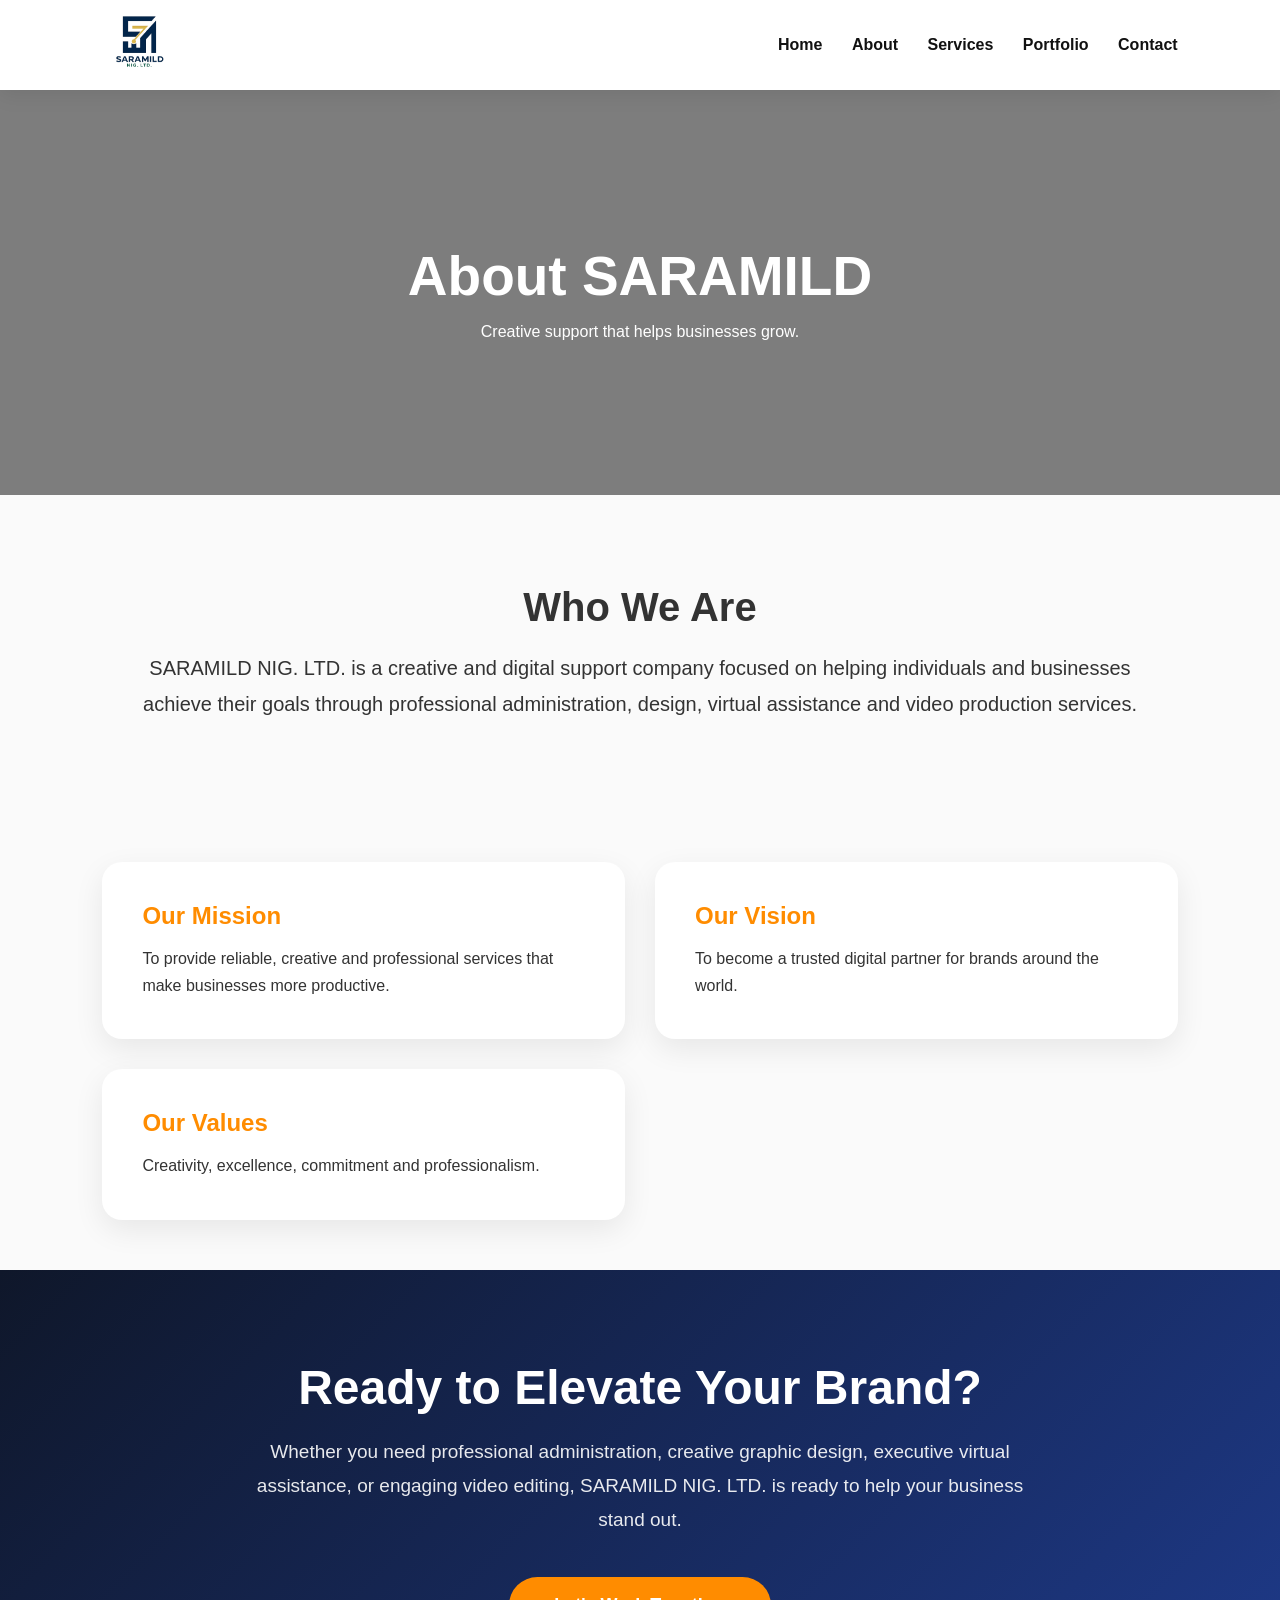
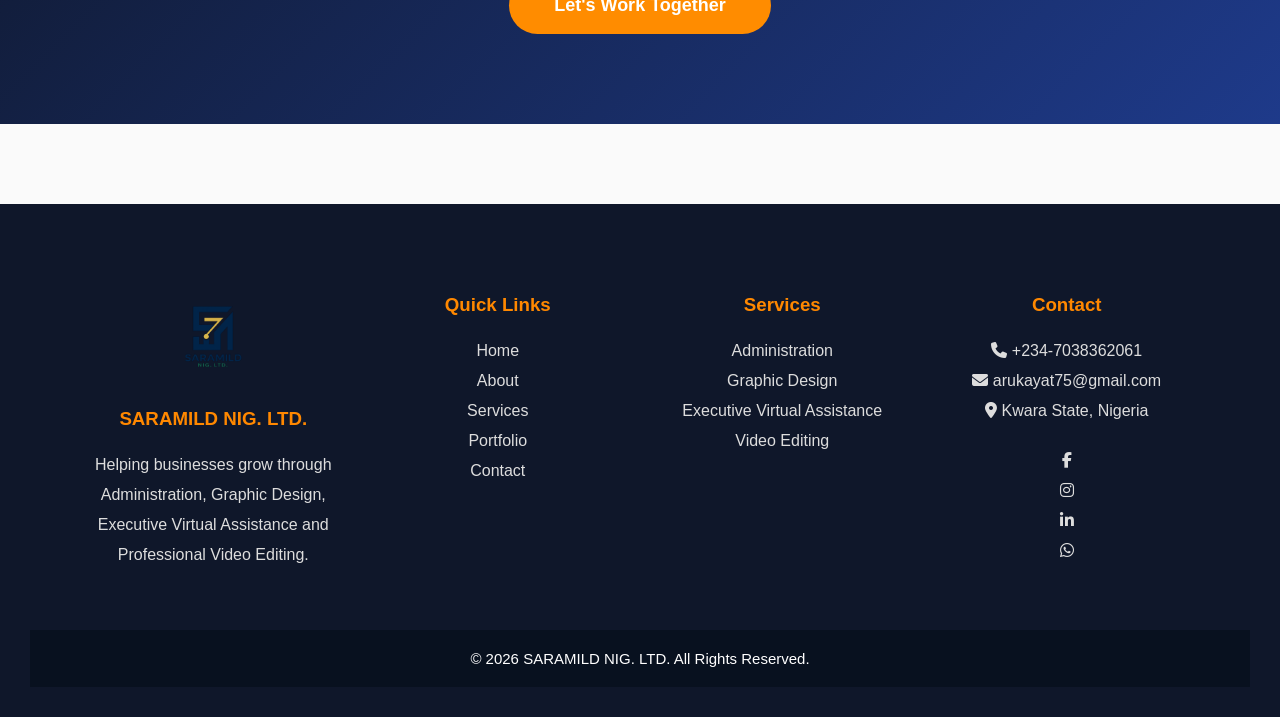
==== about.html @ d6ff6238 "Update SARAMILD website" ====
<!DOCTYPE html>
<html lang="en">

<head>

<link rel="stylesheet"
href="https://cdnjs.cloudflare.com/ajax/libs/font-awesome/6.5.2/css/all.min.css">

<meta charset="UTF-8">

<meta name="viewport" content="width=device-width, initial-scale=1.0">

<title>About - SARAMILD NIG. LTD.</title>

<link rel="stylesheet" href="style.css">

</head>


<body>


<header>

<div class="logo">

<a href="index.html">

<img src="images/logo.png" alt="SARAMILD Logo">

</a>

</div>


<nav>

<a href="index.html">Home</a>
<a href="about.html">About</a>
<a href="services.html">Services</a>
<a href="portfolio.html">Portfolio</a>
<a href="contact.html">Contact</a>

</nav>


</header>




<section class="page-banner">


<h1>
About SARAMILD
</h1>


<p>
Creative support that helps businesses grow.
</p>


</section>




<section class="welcome">


<h2>
Who We Are
</h2>


<p>

SARAMILD NIG. LTD. is a creative and digital support company
focused on helping individuals and businesses achieve their goals
through professional administration, design, virtual assistance and
video production services.

</p>


</section>





<section class="cards">


<div class="card">

<h3>
Our Mission
</h3>

<p>

To provide reliable, creative and professional services
that make businesses more productive.

</p>

</div>




<div class="card">


<h3>
Our Vision
</h3>

<p>

To become a trusted digital partner for brands
around the world.

</p>


</div>




<div class="card">

<h3>
Our Values
</h3>

<p>

Creativity, excellence, commitment and professionalism.

</p>

</div>


</section>



<section class="cta">

    <h2>Ready to Elevate Your Brand?</h2>

    <p>
        Whether you need professional administration,
        creative graphic design, executive virtual assistance,
        or engaging video editing, SARAMILD NIG. LTD.
        is ready to help your business stand out.
    </p>

    <a href="contact.html" class="cta-btn">
        Let's Work Together
    </a>

</section>



<footer class="footer">

    <div class="footer-container">

        <div class="footer-box">
            <img src="images/logo.png" class="footer-logo">

            <h3>SARAMILD NIG. LTD.</h3>

            <p>
                Helping businesses grow through
                Administration, Graphic Design,
                Executive Virtual Assistance and
                Professional Video Editing.
            </p>
        </div>

        <div class="footer-box">

            <h3>Quick Links</h3>

            <a href="index.html">Home</a>

            <a href="about.html">About</a>

            <a href="services.html">Services</a>

            <a href="portfolio.html">Portfolio</a>

            <a href="contact.html">Contact</a>

        </div>

        <div class="footer-box">

            <h3>Services</h3>

            <p>Administration</p>

            <p>Graphic Design</p>

            <p>Executive Virtual Assistance</p>

            <p>Video Editing</p>

        </div>

        <div class="footer-box">

            <h3>Contact</h3>

            <p>
                <i class="fa-solid fa-phone"></i>

                +234-7038362061
            </p>

            <p>
                <i class="fa-solid fa-envelope"></i>

                arukayat75@gmail.com
            </p>

            <p>
                <i class="fa-solid fa-location-dot"></i>

                Kwara State, Nigeria
            </p>

            <div class="social-icons">

                <a href="#"><i class="fab fa-facebook-f"></i></a>

                <a href="#"><i class="fab fa-instagram"></i></a>

                <a href="#"><i class="fab fa-linkedin-in"></i></a>

                <a href="#"><i class="fab fa-whatsapp"></i></a>

            </div>

        </div>

    </div>

    <div class="footer-bottom">

        © 2026 SARAMILD NIG. LTD.
        All Rights Reserved.

    </div>

</footer>


<script src="script.js"></script>


</body>


</html>
---- style.css ----
:root{

--primary:#ff8c00;
--dark:#111;
--light:#ffffff;
--text:#333;

}


*{

margin:0;
padding:0;
box-sizing:border-box;

}


body{

font-family:'Segoe UI',sans-serif;
background:#fafafa;
color:var(--text);

}



header{

height:80px;
padding:0 8%;
min-height:90px;

display:flex;
justify-content:space-between;
align-items:center;

background:white;

box-shadow:0 5px 20px rgba(0,0,0,.08);

position:sticky;
top:0;
z-index:10;

}



.logo img{
    height:75px;
    width:auto;
    transition:.4s;
}

.logo img:hover{
    transform:scale(1.08);
}

.logo span{

color:var(--dark);

}



nav a{

margin-left:25px;
text-decoration:none;
color:var(--dark);
font-weight:600;

}


nav a:hover{

color:var(--primary);

}




.hero{

display:flex;

justify-content:space-between;

align-items:center;

padding:100px 8%;

background:#f8f9fc;

}



.hero-text{

max-width:650px;
color:#1e293b;

}



.hero h1{

font-size:58px;
line-height:1.1;

margin-bottom:20px;

font-weight:800;

color:#0f172a;

}


.hero p{

font-size:22px;

line-height:1.8;

margin-bottom:35px;

color:#475569;

}




.button{

background:#0f766e;

color:white;

padding:16px 40px;

border-radius:40px;

text-decoration:none;

display:inline-block;

font-weight:bold;

transition:.3s;

}

.button:hover{

background:#115e59;

transform:translateY(-3px);

}



.welcome{

text-align:center;

padding:90px 10%;

}



.welcome h2{

font-size:40px;
margin-bottom:20px;

}



.welcome p{

font-size:20px;
line-height:1.8;

}




.cards{

display:grid;

grid-template-columns:repeat(2,2fr);

gap:30px;

padding:50px 8%;

}




.card{

background:white;

padding:40px;

border-radius:20px;

box-shadow:0 10px 30px rgba(0,0,0,.08);

transition:.3s;

}



.card:hover{

transform:translateY(-10px);

}



.card h3{

color:var(--primary);

margin-bottom:15px;

}





footer{

background:var(--dark);
color:white;

text-align:center;

padding:30px;

}




@media(max-width:800px){


header{

flex-direction:column;
height:auto;
padding:20px;

}


nav{

margin-top:15px;

}



.hero h1{

font-size:38px;

}



.cards{

grid-template-columns:1fr;

}


}

.page-banner{

height:45vh;

background:

linear-gradient(
rgba(0,0,0,.5),
rgba(0,0,0,.5)
),

url("../images/about.jpg");


background-size:cover;
background-position:center;

display:flex;
flex-direction:column;
justify-content:center;
align-items:center;

color:white;

text-align:center;

}



.page-banner h1{

font-size:55px;
margin-bottom:15px;

}

.card p{

line-height:1.7;

}


.cards{

align-items:stretch;

}


.card h3{

font-size:24px;

}



.portfolio{

padding:80px 8%;

}

.portfolio h2{

text-align:center;
margin-bottom:40px;
font-size:38px;

color:var(--primary);

}

.gallery{

display:grid;

grid-template-columns:repeat(auto-fit,minmax(280px,1fr));

gap:30px;

}

.gallery-item{

background:white;

border-radius:20px;

overflow:hidden;

box-shadow:0 10px 25px rgba(0,0,0,.1);

transition:.4s;

}

.gallery-item:hover{

transform:translateY(-10px);

}

.gallery-item img{

width:100%;

height:250px;

object-fit:cover;

display:block;

}

.gallery-item p{

padding:20px;

font-weight:bold;

text-align:center;

}

.video-gallery{

display:grid;

grid-template-columns:repeat(auto-fit,minmax(350px,1fr));

gap:30px;

}

.video-gallery video{

width:100%;

border-radius:20px;

box-shadow:0 10px 25px rgba(0,0,0,.15);

}

.hero-image img{

width:420px;

border-radius:30px;

box-shadow:0 15px 40px rgba(0,0,0,.2);

}



/* ==========================
   Portfolio Cards
========================== */

.gallery{

display:grid;

grid-template-columns:repeat(auto-fit,minmax(350px,1fr));

gap:35px;

margin-top:40px;

}

.gallery-item{

background:#ffffff;

border-radius:20px;

overflow:hidden;

box-shadow:0 10px 25px rgba(0,0,0,.08);

transition:.4s ease;

}

.gallery-item:hover{

transform:translateY(-10px);

box-shadow:0 20px 35px rgba(0,0,0,.15);

}

.gallery-item img{

width:100%;

height:200px;

object-fit:cover;

display:block;

}

.project-info{

padding:25px;

}

.project-info h3{

font-size:24px;

margin-bottom:15px;

color:#0f172a;

}

.project-info p{

color:#64748b;

line-height:1.8;

margin-bottom:20px;

}

.category{

display:inline-block;

background:#0f766e;

color:white;

padding:8px 18px;

border-radius:30px;

font-size:14px;

font-weight:bold;

}





/* ==========================
   Video Portfolio
========================== */

.video-gallery{

display:grid;

grid-template-columns:repeat(auto-fit,minmax(350px,1fr));

gap:35px;

margin-top:40px;

}

.video-card{

background:white;

border-radius:20px;

overflow:hidden;

box-shadow:0 10px 25px rgba(0,0,0,.08);

transition:.4s;

}

.video-card:hover{

transform:translateY(-10px);

box-shadow:0 18px 35px rgba(0,0,0,.15);

}

.video-card video{

width:100%;

height:260px;

object-fit:cover;

display:block;

background:black;

}




/* ===========================
   PREMIUM FOOTER
=========================== */

.footer{
    background:#0f172a;
    color:white;
    margin-top:80px;
}

.footer-container{
    width:90%;
    max-width:1300px;
    margin:auto;
    padding:60px 0;
    display:grid;
    grid-template-columns:repeat(auto-fit,minmax(230px,1fr));
    gap:40px;
}

.footer-logo{
    width:90px;
    margin-bottom:20px;
}

.footer-box h3{
    margin-bottom:20px;
    color:#ff8800;
}

.footer-box p,
.footer-box a{
    color:#ddd;
    text-decoration:none;
    line-height:30px;
    display:block;
    transition:.3s;
}

.footer-box a:hover{
    color:#ff8800;
    transform:translateX(8px);
}

.social-icons{
    margin-top:20px;
}

.social-icons a{
    transition:0.4s;
}

.social-icons a:hover{
    transform:translateY(-8px) scale(1.1);
}

.social-icons a:hover{
    background:#ff8800;
    color:white;
    transform:translateY(-6px);
}

.footer-bottom{
    background:#08111f;
    text-align:center;
    padding:20px;
    font-size:15px;
}




.whatsapp-float{

position:fixed;

bottom:25px;

right:25px;

width:65px;

height:65px;

background:#25D366;

color:white;

border-radius:50%;

display:flex;

justify-content:center;

align-items:center;

font-size:35px;

text-decoration:none;

box-shadow:0 10px 30px rgba(0,0,0,.25);

z-index:999;

animation:bounce 2.5s infinite;

transition:.4s;

}

.whatsapp-float:hover{

transform:scale(1.1);

}

@keyframes bounce{

0%,100%{

transform:translateY(0);

}

50%{

transform:translateY(-10px);

}

}



/* ==========================
      CALL TO ACTION
========================== */

.cta{

padding:90px 10%;

text-align:center;

background:linear-gradient(135deg,#0f172a,#1e3a8a);

color:white;

}

.cta h2{

font-size:48px;

margin-bottom:20px;

}

.cta p{

max-width:800px;

margin:auto;

font-size:19px;

line-height:1.8;

opacity:.9;

margin-bottom:40px;

}

.cta-btn{

display:inline-block;

padding:18px 45px;

background:#ff8c00;

color:white;

text-decoration:none;

font-size:18px;

font-weight:bold;

border-radius:50px;

transition:.4s;

}

.cta-btn:hover{

background:#009688;

transform:translateY(-6px);

box-shadow:0 15px 35px rgba(0,0,0,.25);

}



/* ==========================
   PROFESSIONAL DOCUMENTS
========================== */

.documents{
    padding:80px 10%;
    background:#f8fafc;
    text-align:center;
}

.documents h2{
    font-size:40px;
    color:#0f172a;
    margin-bottom:50px;
}

.document-grid{
    display:grid;
    grid-template-columns:repeat(auto-fit,minmax(320px,1fr));
    gap:30px;
}

.document-card{
    background:#fff;
    padding:35px;
    border-radius:20px;
    box-shadow:0 10px 25px rgba(0,0,0,.08);
    transition:.3s;
}

.document-card:hover{
    transform:translateY(-8px);
}

.document-card h3{
    margin-bottom:15px;
}

.document-card p{
    margin-bottom:25px;
    line-height:1.7;
}

.document-card .btn{
    display:inline-block;
    margin:8px;
    padding:12px 24px;
    background:#0f172a;
    color:#fff;
    text-decoration:none;
    border-radius:30px;
    transition:.3s;
}

.document-card .btn:hover{
    background:#ff8800;
}

.document-card .download{
    background:#009688;
}

.document-card .download:hover{
    background:#0f172a;
}
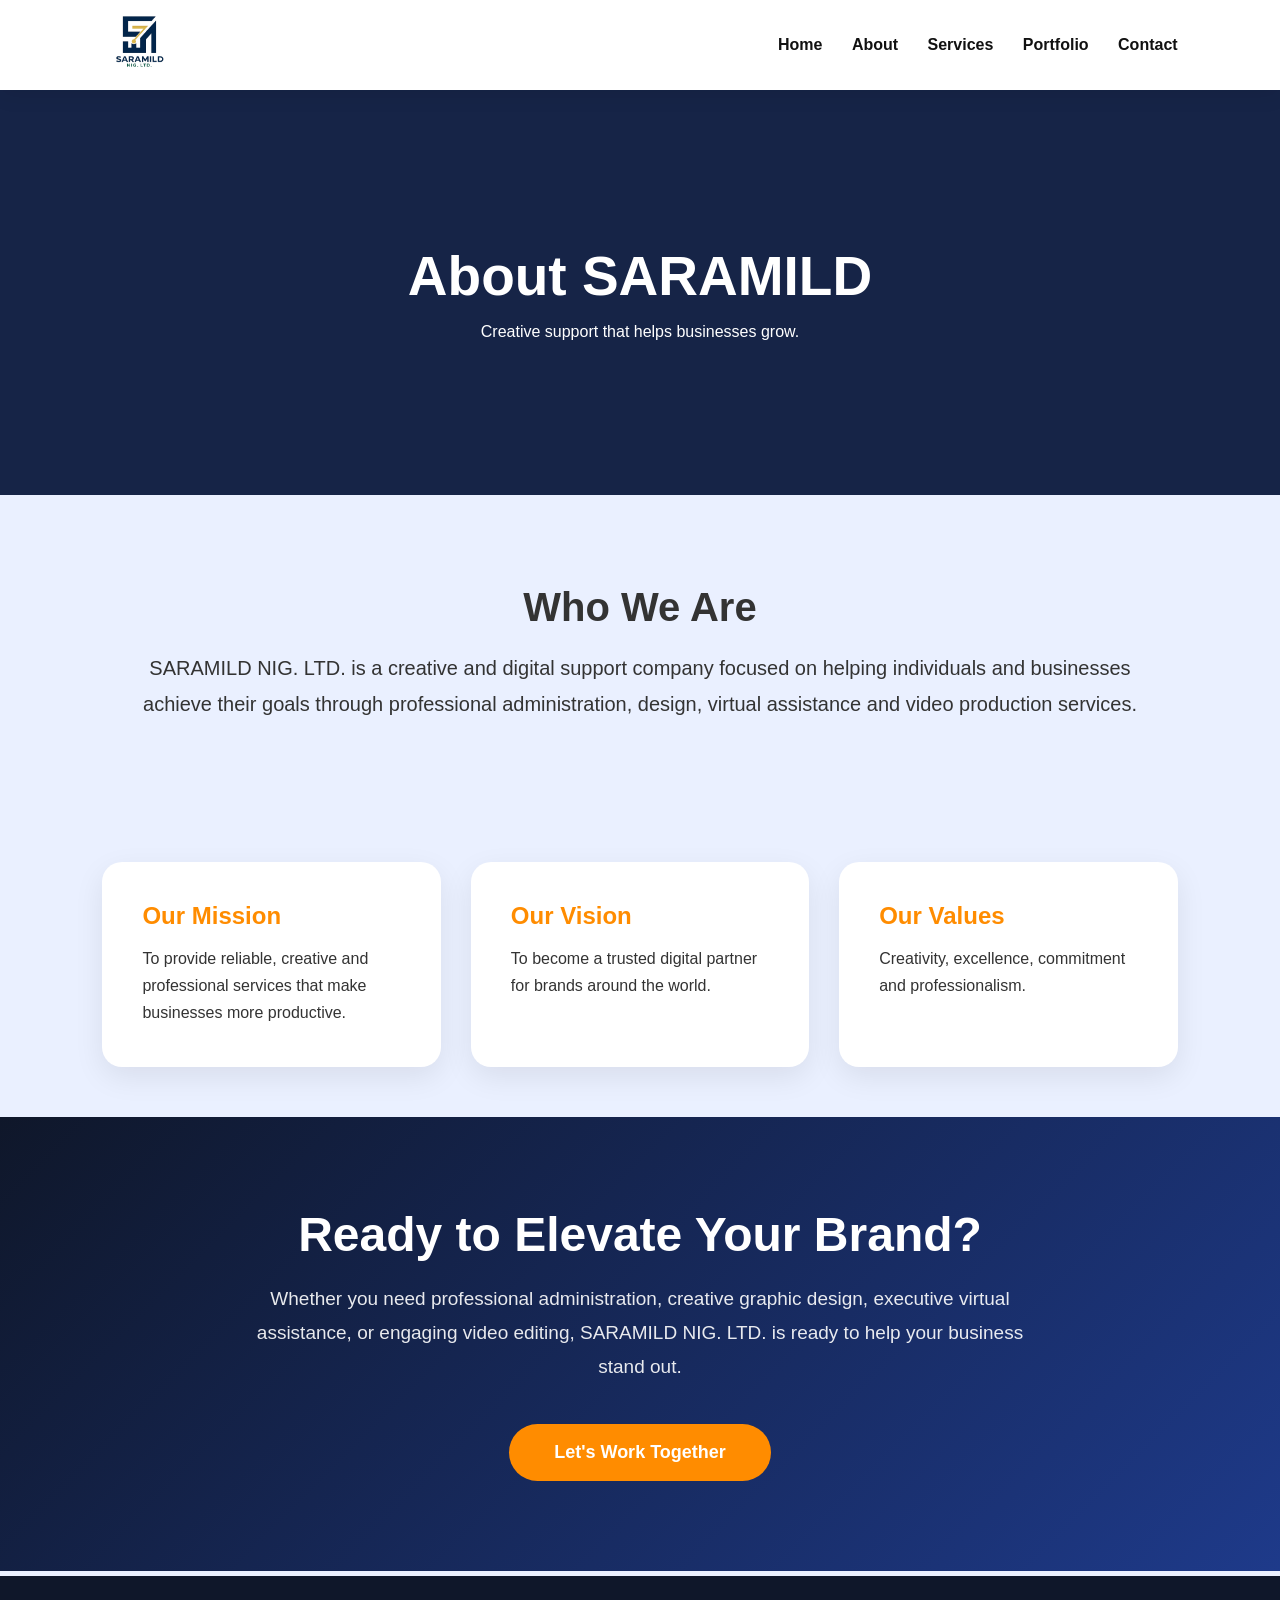
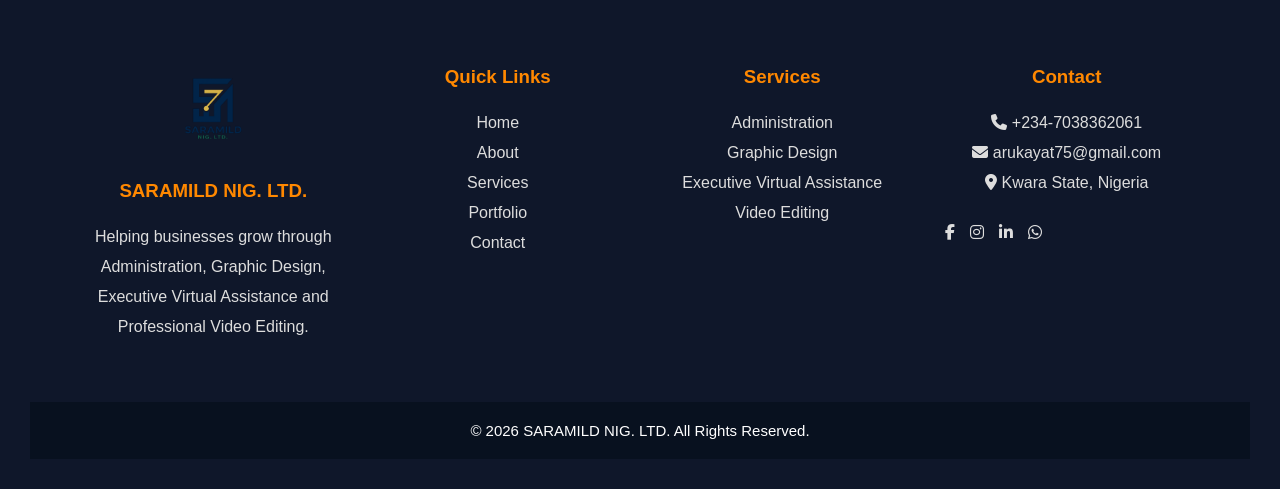
==== commit f36808f6: "Update website" ====
--- a/about.html
+++ b/about.html
@@ -91,61 +91,41 @@
 
 
 
-<section class="cards">
-
-
-<div class="card">
-
-<h3>
-Our Mission
-</h3>
-
-<p>
-
-To provide reliable, creative and professional services
-that make businesses more productive.
-
-</p>
-
-</div>
-
-
-
-
-<div class="card">
-
-
-<h3>
-Our Vision
-</h3>
-
-<p>
-
-To become a trusted digital partner for brands
-around the world.
-
-</p>
-
-
-</div>
-
-
-
-
-<div class="card">
-
-<h3>
-Our Values
-</h3>
-
-<p>
-
-Creativity, excellence, commitment and professionalism.
-
-</p>
-
-</div>
-
+<section class="about-cards">
+
+    <div class="about-card">
+
+        <h3>Our Mission</h3>
+
+        <p>
+            To provide reliable, creative and professional services
+            that make businesses more productive.
+        </p>
+
+    </div>
+
+
+    <div class="about-card">
+
+        <h3>Our Vision</h3>
+
+        <p>
+            To become a trusted digital partner for brands
+            around the world.
+        </p>
+
+    </div>
+
+
+    <div class="about-card">
+
+        <h3>Our Values</h3>
+
+        <p>
+            Creativity, excellence, commitment and professionalism.
+        </p>
+
+    </div>
 
 </section>
 
--- a/style.css
+++ b/style.css
@@ -20,7 +20,7 @@
 body{
 
 font-family:'Segoe UI',sans-serif;
-background:#fafafa;
+background:#eaf0ff;
 color:var(--text);
 
 }
@@ -294,7 +294,7 @@
 
 .cards{
 
-grid-template-columns:1fr;
+grid-template-columns:2fr;
 
 }
 
@@ -305,7 +305,7 @@
 
 height:45vh;
 
-background:
+background:#162447;
 
 linear-gradient(
 rgba(0,0,0,.5),
@@ -557,62 +557,6 @@
 
 
 
-
-/* ==========================
-   Video Portfolio
-========================== */
-
-.video-gallery{
-
-display:grid;
-
-grid-template-columns:repeat(auto-fit,minmax(350px,1fr));
-
-gap:35px;
-
-margin-top:40px;
-
-}
-
-.video-card{
-
-background:white;
-
-border-radius:20px;
-
-overflow:hidden;
-
-box-shadow:0 10px 25px rgba(0,0,0,.08);
-
-transition:.4s;
-
-}
-
-.video-card:hover{
-
-transform:translateY(-10px);
-
-box-shadow:0 18px 35px rgba(0,0,0,.15);
-
-}
-
-.video-card video{
-
-width:100%;
-
-height:260px;
-
-object-fit:cover;
-
-display:block;
-
-background:black;
-
-}
-
-
-
-
 /* ===========================
    PREMIUM FOOTER
 =========================== */
@@ -620,7 +564,7 @@
 .footer{
     background:#0f172a;
     color:white;
-    margin-top:80px;
+    margin-top:5px;
 }
 
 .footer-container{
@@ -658,6 +602,9 @@
 }
 
 .social-icons{
+    display: flex;
+    flex-direction: row;
+    gap: 15px;
     margin-top:20px;
 }
 
@@ -885,4 +832,120 @@
 
 .document-card .download:hover{
     background:#0f172a;
+}
+
+
+/* ==========================
+   ABOUT PAGE CARDS
+========================== */
+
+.about-cards{
+
+    display:grid;
+
+    grid-template-columns:repeat(3,1fr);
+
+    gap:30px;
+
+    padding:50px 8%;
+
+}
+
+
+.about-card{
+
+    background:white;
+
+    padding:40px;
+
+    border-radius:20px;
+
+    box-shadow:0 10px 30px rgba(0,0,0,.08);
+
+    transition:.3s;
+
+}
+
+
+.about-card:hover{
+
+    transform:translateY(-10px);
+
+}
+
+
+.about-card h3{
+
+    color:var(--primary);
+
+    margin-bottom:15px;
+
+    font-size:24px;
+
+}
+
+
+.about-card p{
+
+    line-height:1.7;
+
+}
+
+
+/* ==========================
+   PORTFOLIO SERVICE CARDS
+========================== */
+
+.portfolio-service-cards{
+
+    display:grid;
+
+    grid-template-columns:repeat(2,1fr);
+
+    gap:30px;
+
+    margin-top:40px;
+
+}
+
+
+.portfolio-service-card{
+
+    background:white;
+
+    padding:40px;
+
+    border-radius:20px;
+
+    box-shadow:0 10px 30px rgba(0,0,0,.08);
+
+    transition:.3s;
+
+}
+
+
+.portfolio-service-card:hover{
+
+    transform:translateY(-8px);
+
+}
+
+
+.portfolio-service-card h3{
+
+    color:var(--primary);
+
+    font-size:24px;
+
+    margin-bottom:15px;
+
+}
+
+
+.portfolio-service-card p{
+
+    line-height:1.7;
+
+    color:#475569;
+
 }
